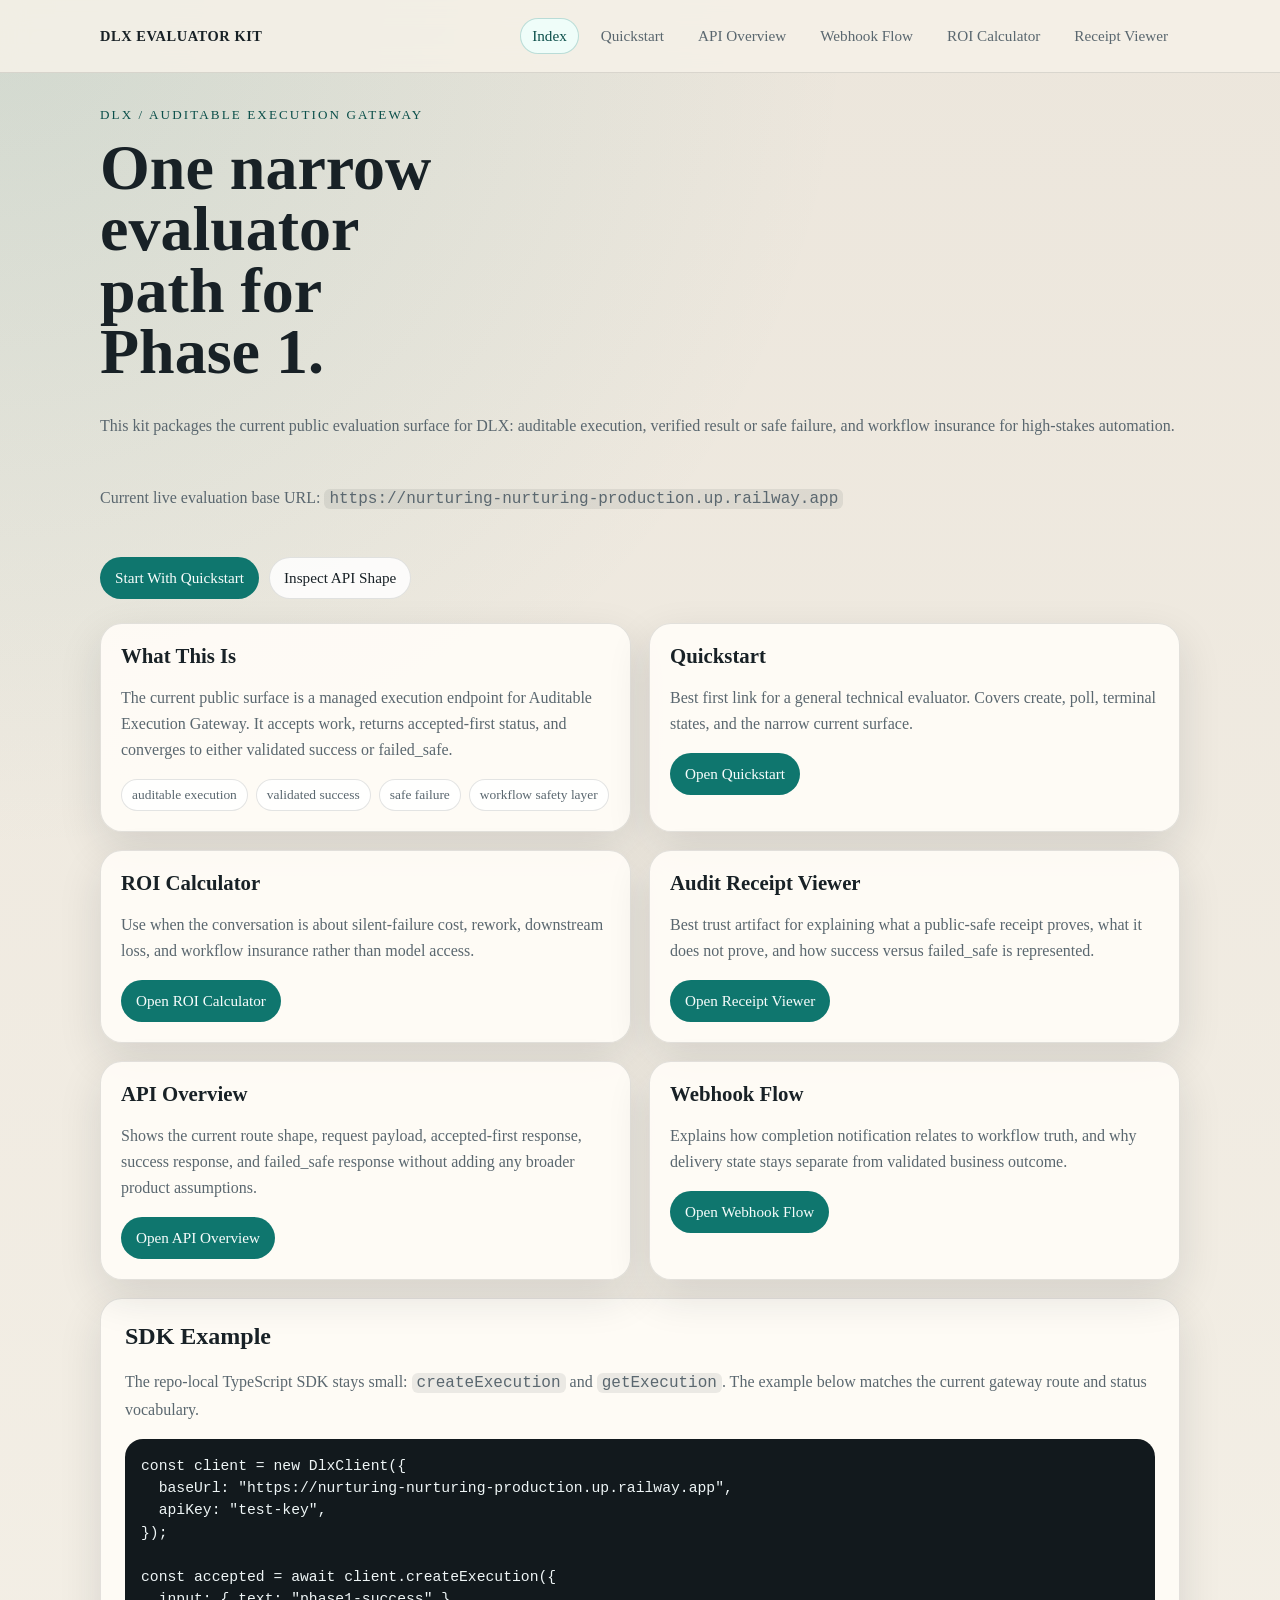
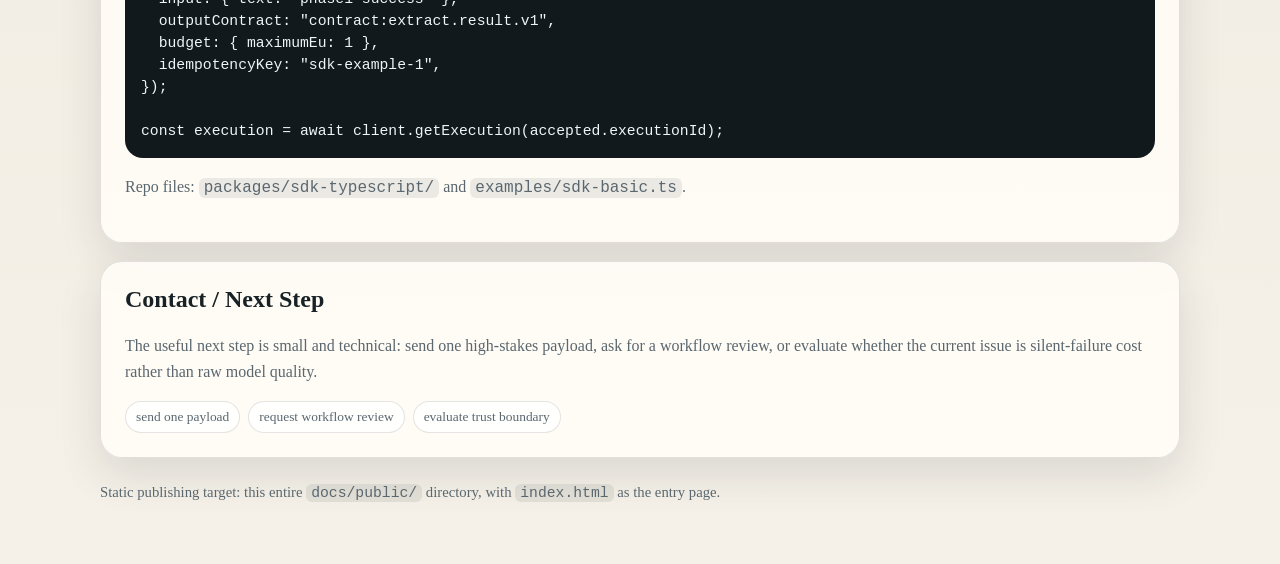
==== index.html @ 57ec2c2d "Add public evaluator kit" ====
<!doctype html>
<html lang="en">
  <head>
    <meta charset="utf-8" />
    <meta name="viewport" content="width=device-width, initial-scale=1" />
    <title>DLX Phase 1 Evaluator Kit</title>
    <link rel="stylesheet" href="./kit.css" />
  </head>
  <body class="kit-page">
    <header class="kit-header">
      <div class="kit-header-inner">
        <a class="kit-brand" href="./index.html">DLX Evaluator Kit</a>
        <nav class="kit-nav" aria-label="Evaluator kit">
          <a href="./index.html" aria-current="page">Index</a>
          <a href="./quickstart.html">Quickstart</a>
          <a href="./api-overview.html">API Overview</a>
          <a href="./webhook-flow.html">Webhook Flow</a>
          <a href="./roi-calculator.html">ROI Calculator</a>
          <a href="./receipt-viewer.html">Receipt Viewer</a>
        </nav>
      </div>
    </header>

    <main class="kit-main">
      <section class="kit-hero">
        <p class="kit-eyebrow">DLX / Auditable Execution Gateway</p>
        <h1>One narrow evaluator path for Phase 1.</h1>
        <p class="kit-lede">
          This kit packages the current public evaluation surface for DLX: auditable execution,
          verified result or safe failure, and workflow insurance for high-stakes automation.
        </p>
        <p class="kit-copy">
          Current live evaluation base URL:
          <span class="kit-inline-code">https://nurturing-nurturing-production.up.railway.app</span>
        </p>
        <div class="kit-actions">
          <a class="kit-button" href="./quickstart.html">Start With Quickstart</a>
          <a class="kit-button secondary" href="./api-overview.html">Inspect API Shape</a>
        </div>
      </section>

      <section class="kit-grid">
        <article class="kit-card" id="what-this-is">
          <h2>What This Is</h2>
          <p>
            The current public surface is a managed execution endpoint for Auditable Execution
            Gateway. It accepts work, returns accepted-first status, and converges to either
            validated success or failed_safe.
          </p>
          <div class="kit-pill-row">
            <span class="kit-pill">auditable execution</span>
            <span class="kit-pill">validated success</span>
            <span class="kit-pill">safe failure</span>
            <span class="kit-pill">workflow safety layer</span>
          </div>
        </article>

        <article class="kit-card" id="quickstart">
          <h2>Quickstart</h2>
          <p>
            Best first link for a general technical evaluator. Covers create, poll, terminal
            states, and the narrow current surface.
          </p>
          <div class="kit-actions">
            <a class="kit-button" href="./quickstart.html">Open Quickstart</a>
          </div>
        </article>

        <article class="kit-card" id="roi-calculator">
          <h2>ROI Calculator</h2>
          <p>
            Use when the conversation is about silent-failure cost, rework, downstream loss, and
            workflow insurance rather than model access.
          </p>
          <div class="kit-actions">
            <a class="kit-button" href="./roi-calculator.html">Open ROI Calculator</a>
          </div>
        </article>

        <article class="kit-card" id="receipt-viewer">
          <h2>Audit Receipt Viewer</h2>
          <p>
            Best trust artifact for explaining what a public-safe receipt proves, what it does not
            prove, and how success versus failed_safe is represented.
          </p>
          <div class="kit-actions">
            <a class="kit-button" href="./receipt-viewer.html">Open Receipt Viewer</a>
          </div>
        </article>

        <article class="kit-card" id="api-overview">
          <h2>API Overview</h2>
          <p>
            Shows the current route shape, request payload, accepted-first response, success
            response, and failed_safe response without adding any broader product assumptions.
          </p>
          <div class="kit-actions">
            <a class="kit-button" href="./api-overview.html">Open API Overview</a>
          </div>
        </article>

        <article class="kit-card" id="webhook-flow">
          <h2>Webhook Flow</h2>
          <p>
            Explains how completion notification relates to workflow truth, and why delivery state
            stays separate from validated business outcome.
          </p>
          <div class="kit-actions">
            <a class="kit-button" href="./webhook-flow.html">Open Webhook Flow</a>
          </div>
        </article>
      </section>

      <section class="kit-section" id="sdk-example">
        <h2>SDK Example</h2>
        <p class="kit-copy">
          The repo-local TypeScript SDK stays small: <span class="kit-inline-code">createExecution</span>
          and <span class="kit-inline-code">getExecution</span>. The example below matches the
          current gateway route and status vocabulary.
        </p>
        <pre class="kit-code">const client = new DlxClient({
  baseUrl: "https://nurturing-nurturing-production.up.railway.app",
  apiKey: "test-key",
});

const accepted = await client.createExecution({
  input: { text: "phase1-success" },
  outputContract: "contract:extract.result.v1",
  budget: { maximumEu: 1 },
  idempotencyKey: "sdk-example-1",
});

const execution = await client.getExecution(accepted.executionId);</pre>
        <p class="kit-copy">
          Repo files: <span class="kit-inline-code">packages/sdk-typescript/</span> and
          <span class="kit-inline-code">examples/sdk-basic.ts</span>.
        </p>
      </section>

      <section class="kit-section" id="next-step">
        <h2>Contact / Next Step</h2>
        <p class="kit-copy">
          The useful next step is small and technical: send one high-stakes payload, ask for a
          workflow review, or evaluate whether the current issue is silent-failure cost rather than
          raw model quality.
        </p>
        <div class="kit-pill-row">
          <span class="kit-pill">send one payload</span>
          <span class="kit-pill">request workflow review</span>
          <span class="kit-pill">evaluate trust boundary</span>
        </div>
      </section>

      <p class="kit-footer">
        Static publishing target: this entire <span class="kit-inline-code">docs/public/</span>
        directory, with <span class="kit-inline-code">index.html</span> as the entry page.
      </p>
    </main>
  </body>
</html>
---- kit.css ----
:root {
  --kit-bg: #f5f1e8;
  --kit-panel: rgba(255, 252, 247, 0.92);
  --kit-ink: #182126;
  --kit-muted: #5a676f;
  --kit-line: rgba(24, 33, 38, 0.12);
  --kit-accent: #0f766e;
  --kit-accent-strong: #0b4f4a;
  --kit-shadow: 0 16px 44px rgba(24, 33, 38, 0.12);
}

* {
  box-sizing: border-box;
}

body.kit-page {
  margin: 0;
  color: var(--kit-ink);
  background:
    radial-gradient(circle at top left, rgba(15, 118, 110, 0.12), transparent 34%),
    linear-gradient(180deg, #ece6dc 0%, var(--kit-bg) 100%);
  font-family: Georgia, "Times New Roman", serif;
}

.kit-header {
  position: sticky;
  top: 0;
  z-index: 10;
  backdrop-filter: blur(12px);
  background: rgba(245, 241, 232, 0.88);
  border-bottom: 1px solid var(--kit-line);
}

.kit-header-inner,
.kit-main {
  max-width: 1120px;
  margin: 0 auto;
  padding: 0 20px;
}

.kit-header-inner {
  display: flex;
  align-items: center;
  justify-content: space-between;
  gap: 16px;
  min-height: 72px;
}

.kit-brand {
  color: var(--kit-ink);
  text-decoration: none;
  font-weight: 700;
  letter-spacing: 0.04em;
  text-transform: uppercase;
  font-size: 0.9rem;
}

.kit-nav {
  display: flex;
  flex-wrap: wrap;
  gap: 10px;
}

.kit-nav a {
  color: var(--kit-muted);
  text-decoration: none;
  padding: 8px 11px;
  border-radius: 999px;
  border: 1px solid transparent;
  font-size: 0.95rem;
}

.kit-nav a:hover,
.kit-nav a[aria-current="page"] {
  color: var(--kit-accent-strong);
  border-color: rgba(15, 118, 110, 0.24);
  background: rgba(240, 255, 252, 0.88);
}

.kit-main {
  padding-top: 34px;
  padding-bottom: 48px;
}

.kit-hero {
  display: grid;
  gap: 14px;
  margin-bottom: 24px;
}

.kit-eyebrow {
  margin: 0;
  color: var(--kit-accent-strong);
  text-transform: uppercase;
  letter-spacing: 0.16em;
  font-size: 0.82rem;
}

.kit-hero h1 {
  margin: 0;
  font-size: clamp(2.5rem, 5vw, 4.2rem);
  line-height: 0.96;
  max-width: 12ch;
}

.kit-lede,
.kit-copy,
.kit-card p,
.kit-list li {
  color: var(--kit-muted);
  line-height: 1.62;
}

.kit-grid {
  display: grid;
  grid-template-columns: repeat(2, minmax(0, 1fr));
  gap: 18px;
}

.kit-card,
.kit-section {
  background: var(--kit-panel);
  border: 1px solid var(--kit-line);
  border-radius: 22px;
  box-shadow: var(--kit-shadow);
}

.kit-card {
  padding: 20px;
}

.kit-card h2,
.kit-card h3,
.kit-section h2 {
  margin-top: 0;
}

.kit-card h2,
.kit-card h3 {
  font-size: 1.3rem;
}

.kit-section {
  padding: 24px;
  margin-top: 18px;
}

.kit-actions {
  display: flex;
  flex-wrap: wrap;
  gap: 10px;
  margin-top: 14px;
}

.kit-button {
  display: inline-block;
  padding: 11px 14px;
  border-radius: 999px;
  background: var(--kit-accent);
  color: #f8fdfc;
  text-decoration: none;
  border: 1px solid rgba(15, 118, 110, 0.25);
  font-size: 0.95rem;
}

.kit-button.secondary {
  background: rgba(255, 255, 255, 0.84);
  color: var(--kit-ink);
  border-color: var(--kit-line);
}

.kit-pill-row {
  display: flex;
  flex-wrap: wrap;
  gap: 8px;
  margin: 10px 0 0;
}

.kit-pill {
  display: inline-block;
  padding: 7px 10px;
  border-radius: 999px;
  background: rgba(255, 255, 255, 0.88);
  border: 1px solid var(--kit-line);
  color: var(--kit-muted);
  font-size: 0.84rem;
}

.kit-list {
  margin: 0;
  padding-left: 18px;
}

.kit-code {
  margin: 12px 0 0;
  overflow: auto;
  padding: 16px;
  border-radius: 18px;
  background: #12191d;
  color: #eef5f6;
  font-family: "Courier New", Courier, monospace;
  line-height: 1.5;
  font-size: 0.92rem;
}

.kit-inline-code {
  font-family: "Courier New", Courier, monospace;
  background: rgba(18, 25, 29, 0.08);
  border-radius: 6px;
  padding: 1px 5px;
}

.kit-footer {
  margin-top: 26px;
  color: var(--kit-muted);
  font-size: 0.92rem;
}

@media (max-width: 900px) {
  .kit-header-inner,
  .kit-grid {
    grid-template-columns: 1fr;
  }

  .kit-header-inner {
    display: grid;
    padding-top: 12px;
    padding-bottom: 12px;
  }

  .kit-nav {
    gap: 8px;
  }
}
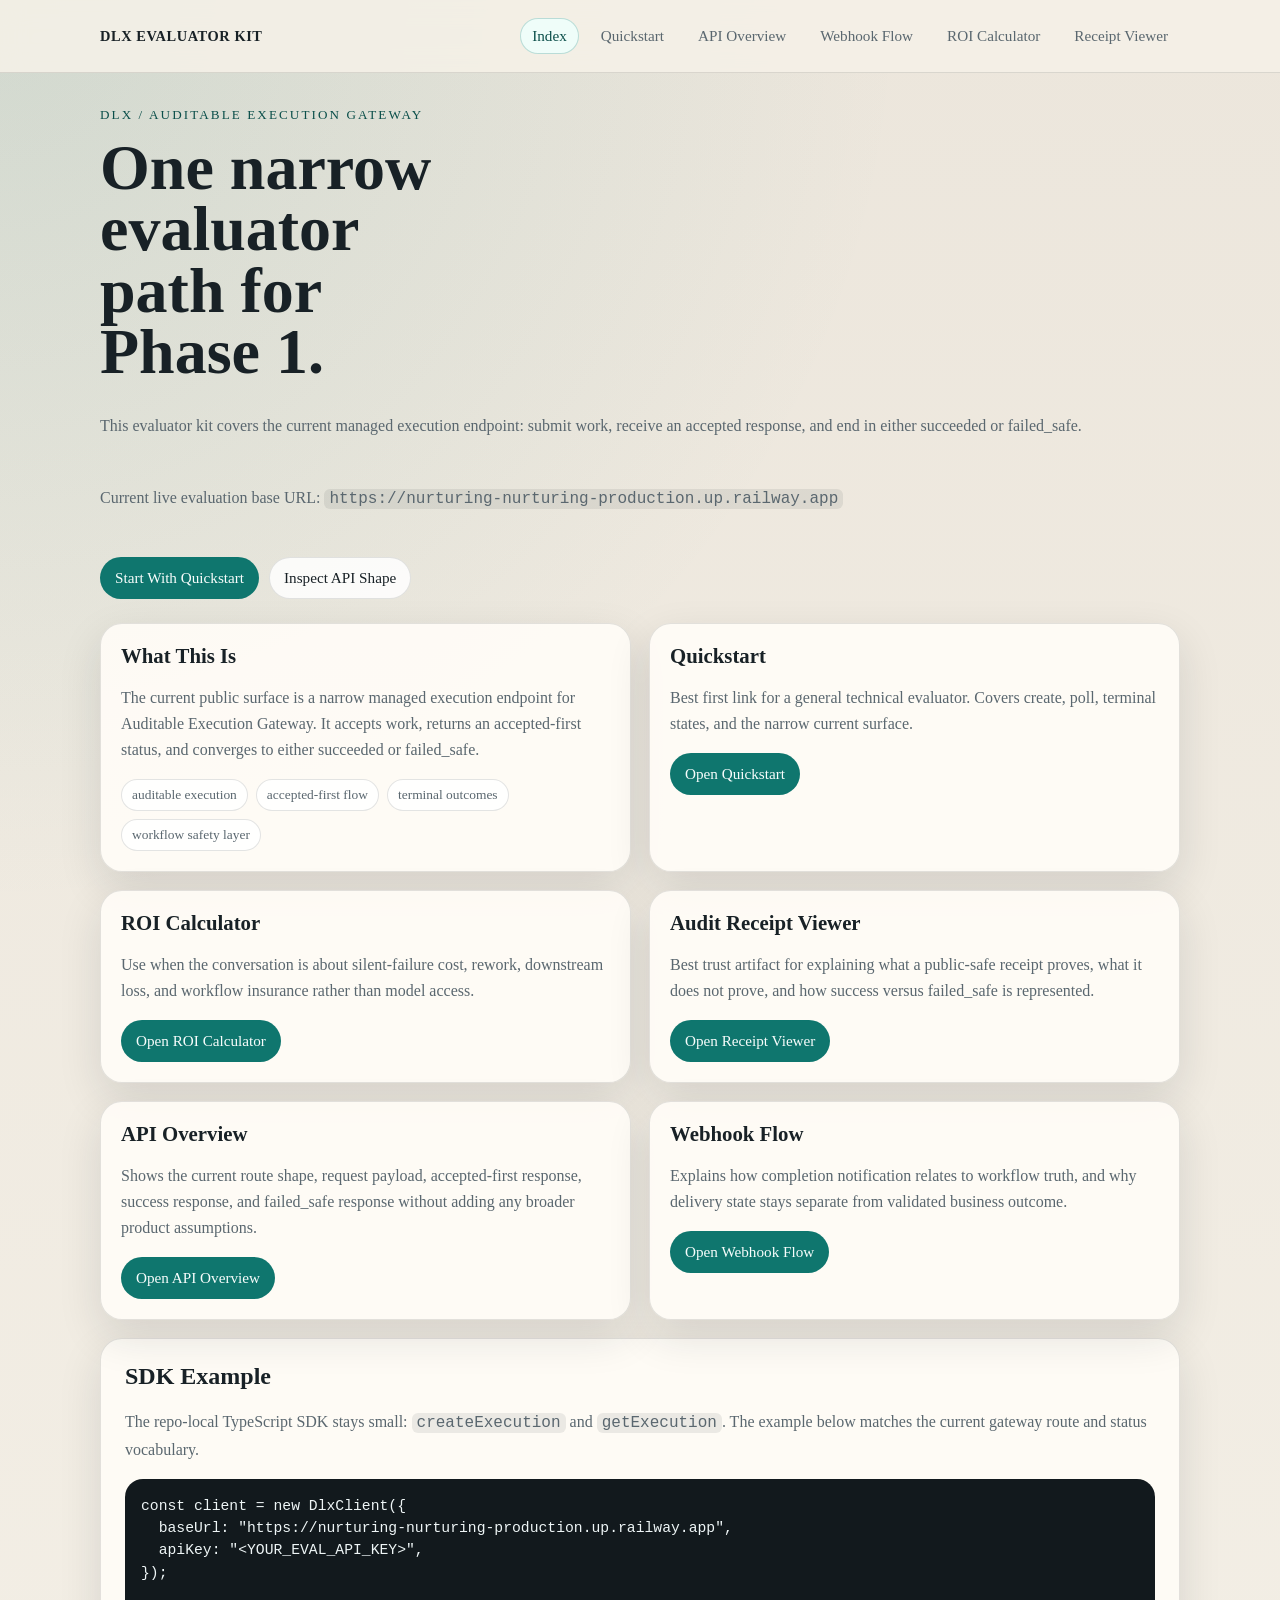
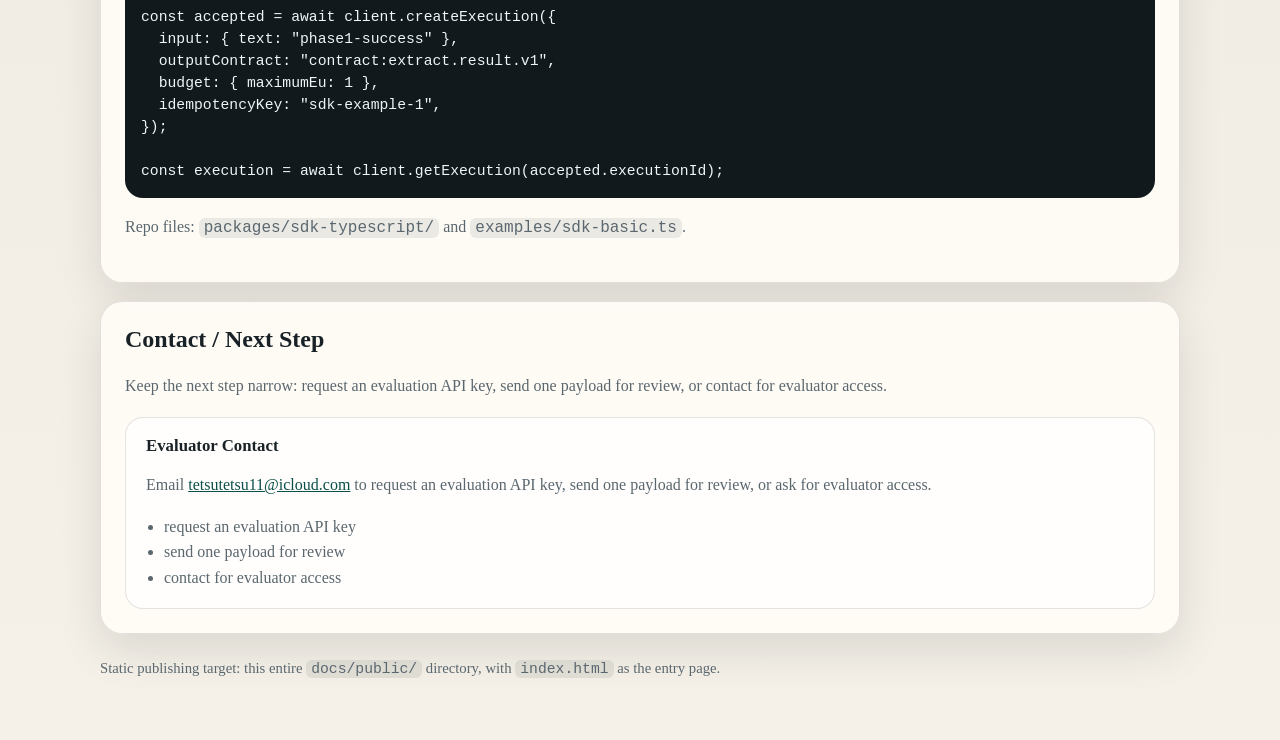
==== commit edc4d5d5: "Polish evaluator kit CTA and clarity" ====
--- a/index.html
+++ b/index.html
@@ -26,8 +26,8 @@
         <p class="kit-eyebrow">DLX / Auditable Execution Gateway</p>
         <h1>One narrow evaluator path for Phase 1.</h1>
         <p class="kit-lede">
-          This kit packages the current public evaluation surface for DLX: auditable execution,
-          verified result or safe failure, and workflow insurance for high-stakes automation.
+          This evaluator kit covers the current managed execution endpoint: submit work, receive an
+          accepted response, and end in either succeeded or failed_safe.
         </p>
         <p class="kit-copy">
           Current live evaluation base URL:
@@ -43,14 +43,14 @@
         <article class="kit-card" id="what-this-is">
           <h2>What This Is</h2>
           <p>
-            The current public surface is a managed execution endpoint for Auditable Execution
-            Gateway. It accepts work, returns accepted-first status, and converges to either
-            validated success or failed_safe.
+            The current public surface is a narrow managed execution endpoint for Auditable
+            Execution Gateway. It accepts work, returns an accepted-first status, and converges to
+            either succeeded or failed_safe.
           </p>
           <div class="kit-pill-row">
             <span class="kit-pill">auditable execution</span>
-            <span class="kit-pill">validated success</span>
-            <span class="kit-pill">safe failure</span>
+            <span class="kit-pill">accepted-first flow</span>
+            <span class="kit-pill">terminal outcomes</span>
             <span class="kit-pill">workflow safety layer</span>
           </div>
         </article>
@@ -120,7 +120,7 @@
         </p>
         <pre class="kit-code">const client = new DlxClient({
   baseUrl: "https://nurturing-nurturing-production.up.railway.app",
-  apiKey: "test-key",
+  apiKey: "&lt;YOUR_EVAL_API_KEY&gt;",
 });
 
 const accepted = await client.createExecution({
@@ -140,14 +140,20 @@
       <section class="kit-section" id="next-step">
         <h2>Contact / Next Step</h2>
         <p class="kit-copy">
-          The useful next step is small and technical: send one high-stakes payload, ask for a
-          workflow review, or evaluate whether the current issue is silent-failure cost rather than
-          raw model quality.
+          Keep the next step narrow: request an evaluation API key, send one payload for review, or
+          contact for evaluator access.
         </p>
-        <div class="kit-pill-row">
-          <span class="kit-pill">send one payload</span>
-          <span class="kit-pill">request workflow review</span>
-          <span class="kit-pill">evaluate trust boundary</span>
+        <div class="kit-cta">
+          <h3>Evaluator Contact</h3>
+          <p>
+            Email <a href="mailto:tetsutetsu11@icloud.com">tetsutetsu11@icloud.com</a> to request
+            an evaluation API key, send one payload for review, or ask for evaluator access.
+          </p>
+          <ul class="kit-list">
+            <li>request an evaluation API key</li>
+            <li>send one payload for review</li>
+            <li>contact for evaluator access</li>
+          </ul>
         </div>
       </section>
 
--- a/kit.css
+++ b/kit.css
@@ -143,6 +143,44 @@
 .kit-section {
   padding: 24px;
   margin-top: 18px;
+}
+
+.kit-notice,
+.kit-cta {
+  border-radius: 18px;
+  border: 1px solid var(--kit-line);
+  background: rgba(255, 255, 255, 0.72);
+}
+
+.kit-notice {
+  margin-top: 14px;
+  padding: 14px 16px;
+}
+
+.kit-notice p,
+.kit-cta p,
+.kit-cta li {
+  color: var(--kit-muted);
+  line-height: 1.6;
+}
+
+.kit-cta {
+  margin-top: 18px;
+  padding: 18px 20px;
+}
+
+.kit-cta h3 {
+  margin: 0 0 8px;
+  font-size: 1.05rem;
+}
+
+.kit-cta ul {
+  margin: 10px 0 0;
+  padding-left: 18px;
+}
+
+.kit-cta a {
+  color: var(--kit-accent-strong);
 }
 
 .kit-actions {
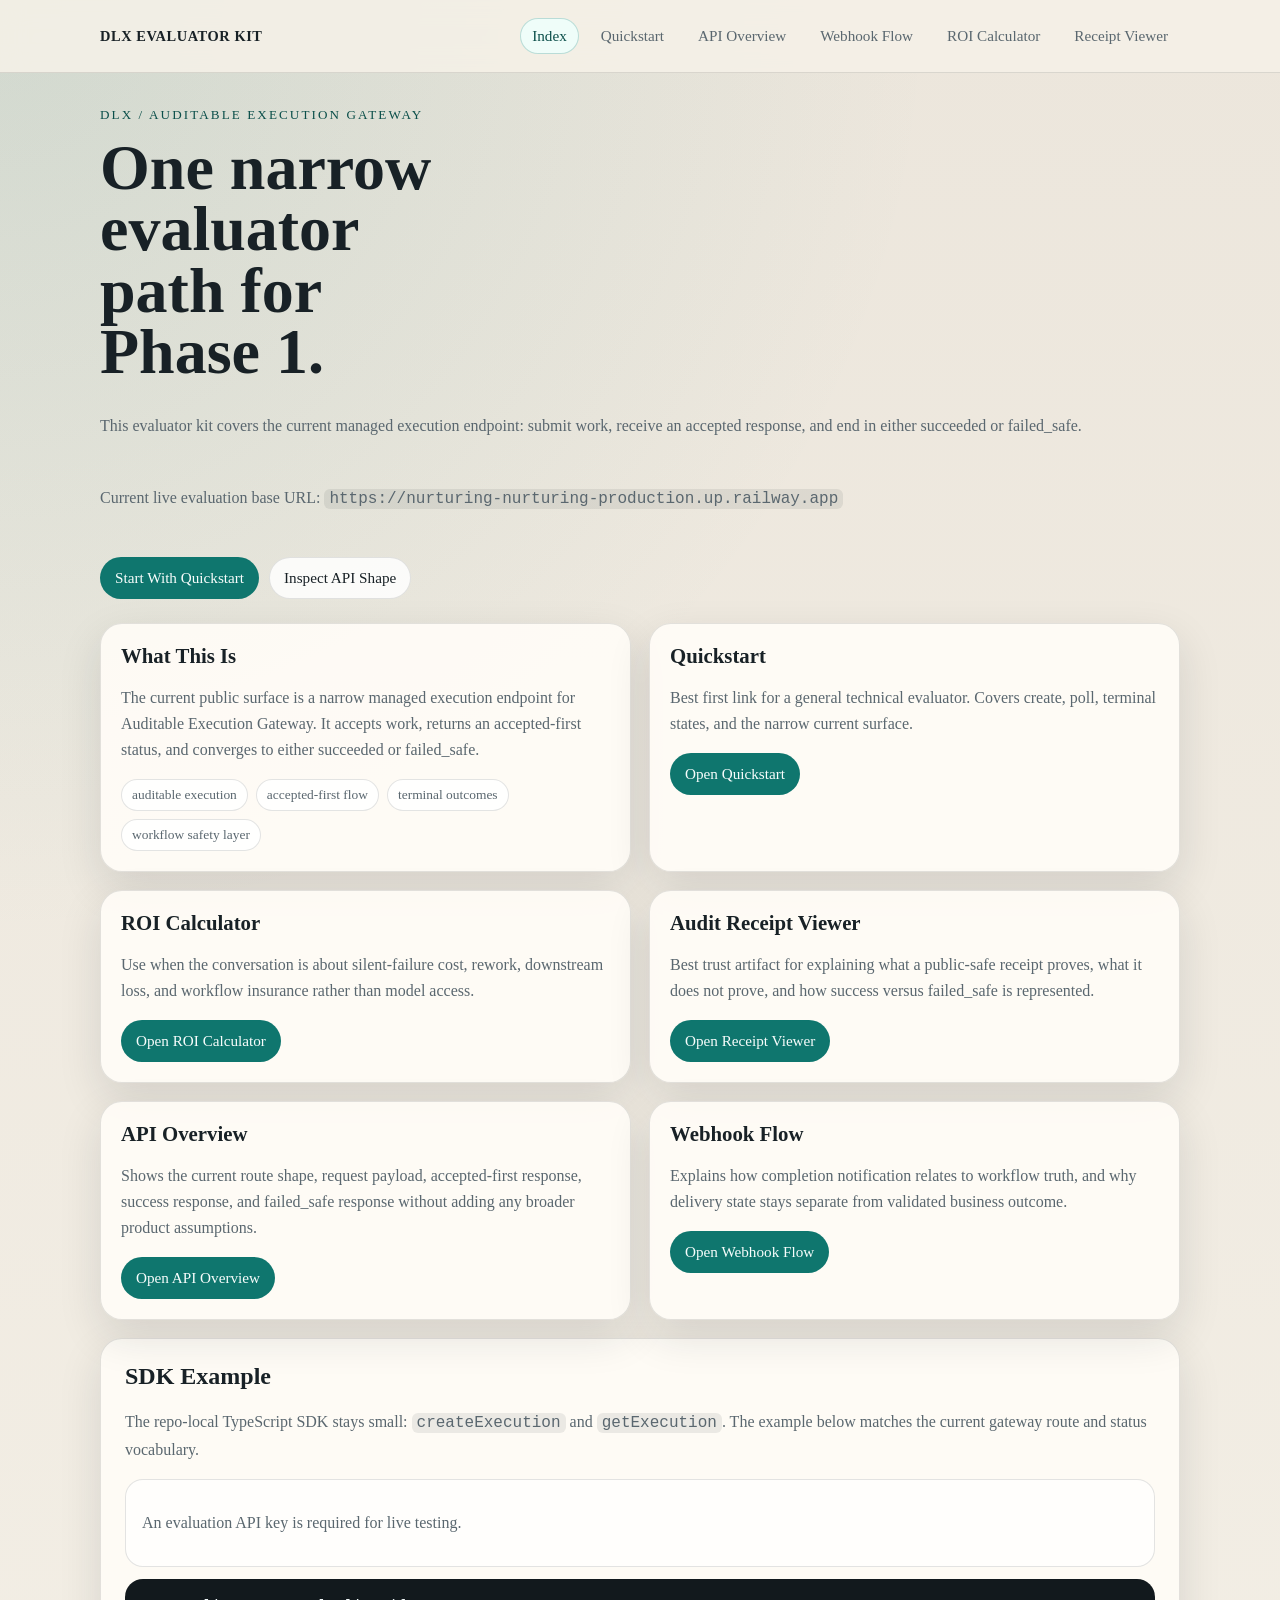
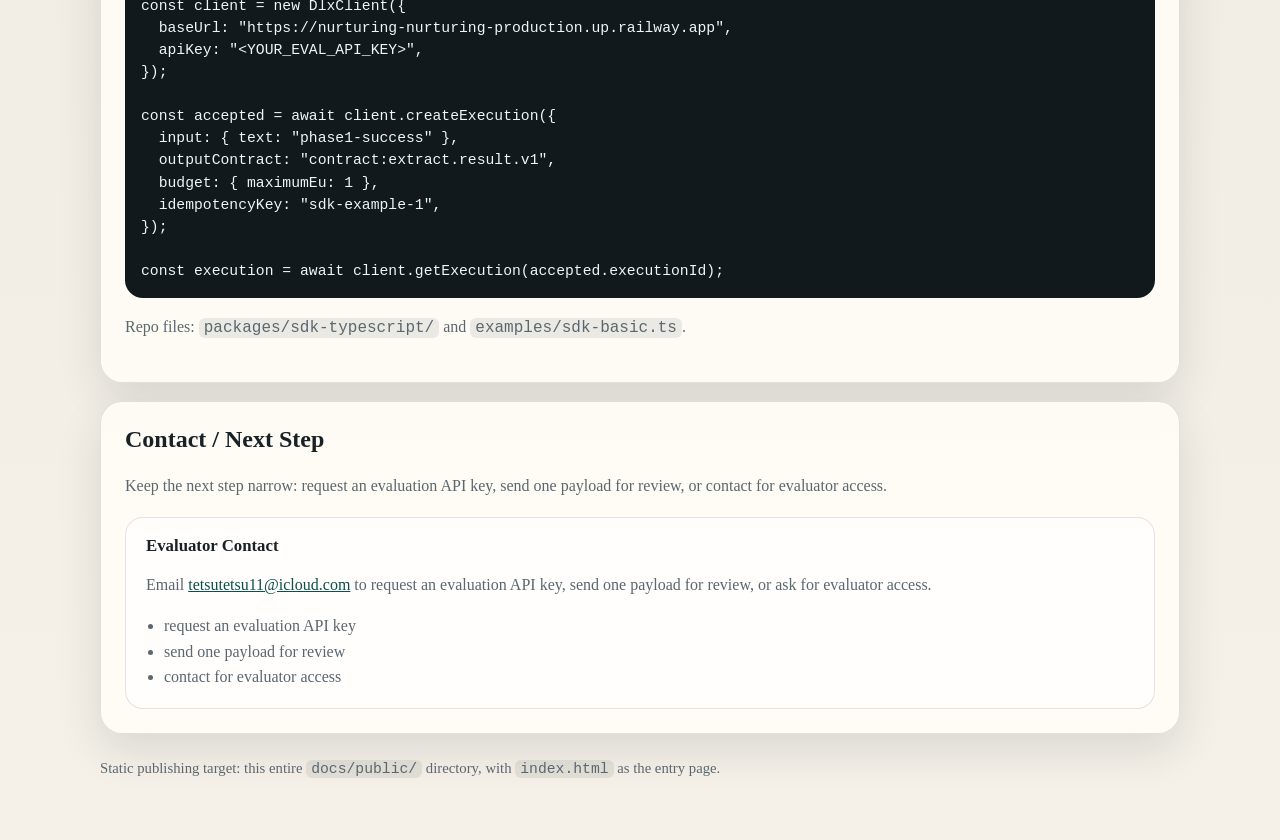
==== commit 5ae12d1a: "Polish evaluator kit CTA and API key messaging" ====
--- a/index.html
+++ b/index.html
@@ -118,6 +118,9 @@
           and <span class="kit-inline-code">getExecution</span>. The example below matches the
           current gateway route and status vocabulary.
         </p>
+        <div class="kit-notice">
+          <p>An evaluation API key is required for live testing.</p>
+        </div>
         <pre class="kit-code">const client = new DlxClient({
   baseUrl: "https://nurturing-nurturing-production.up.railway.app",
   apiKey: "&lt;YOUR_EVAL_API_KEY&gt;",
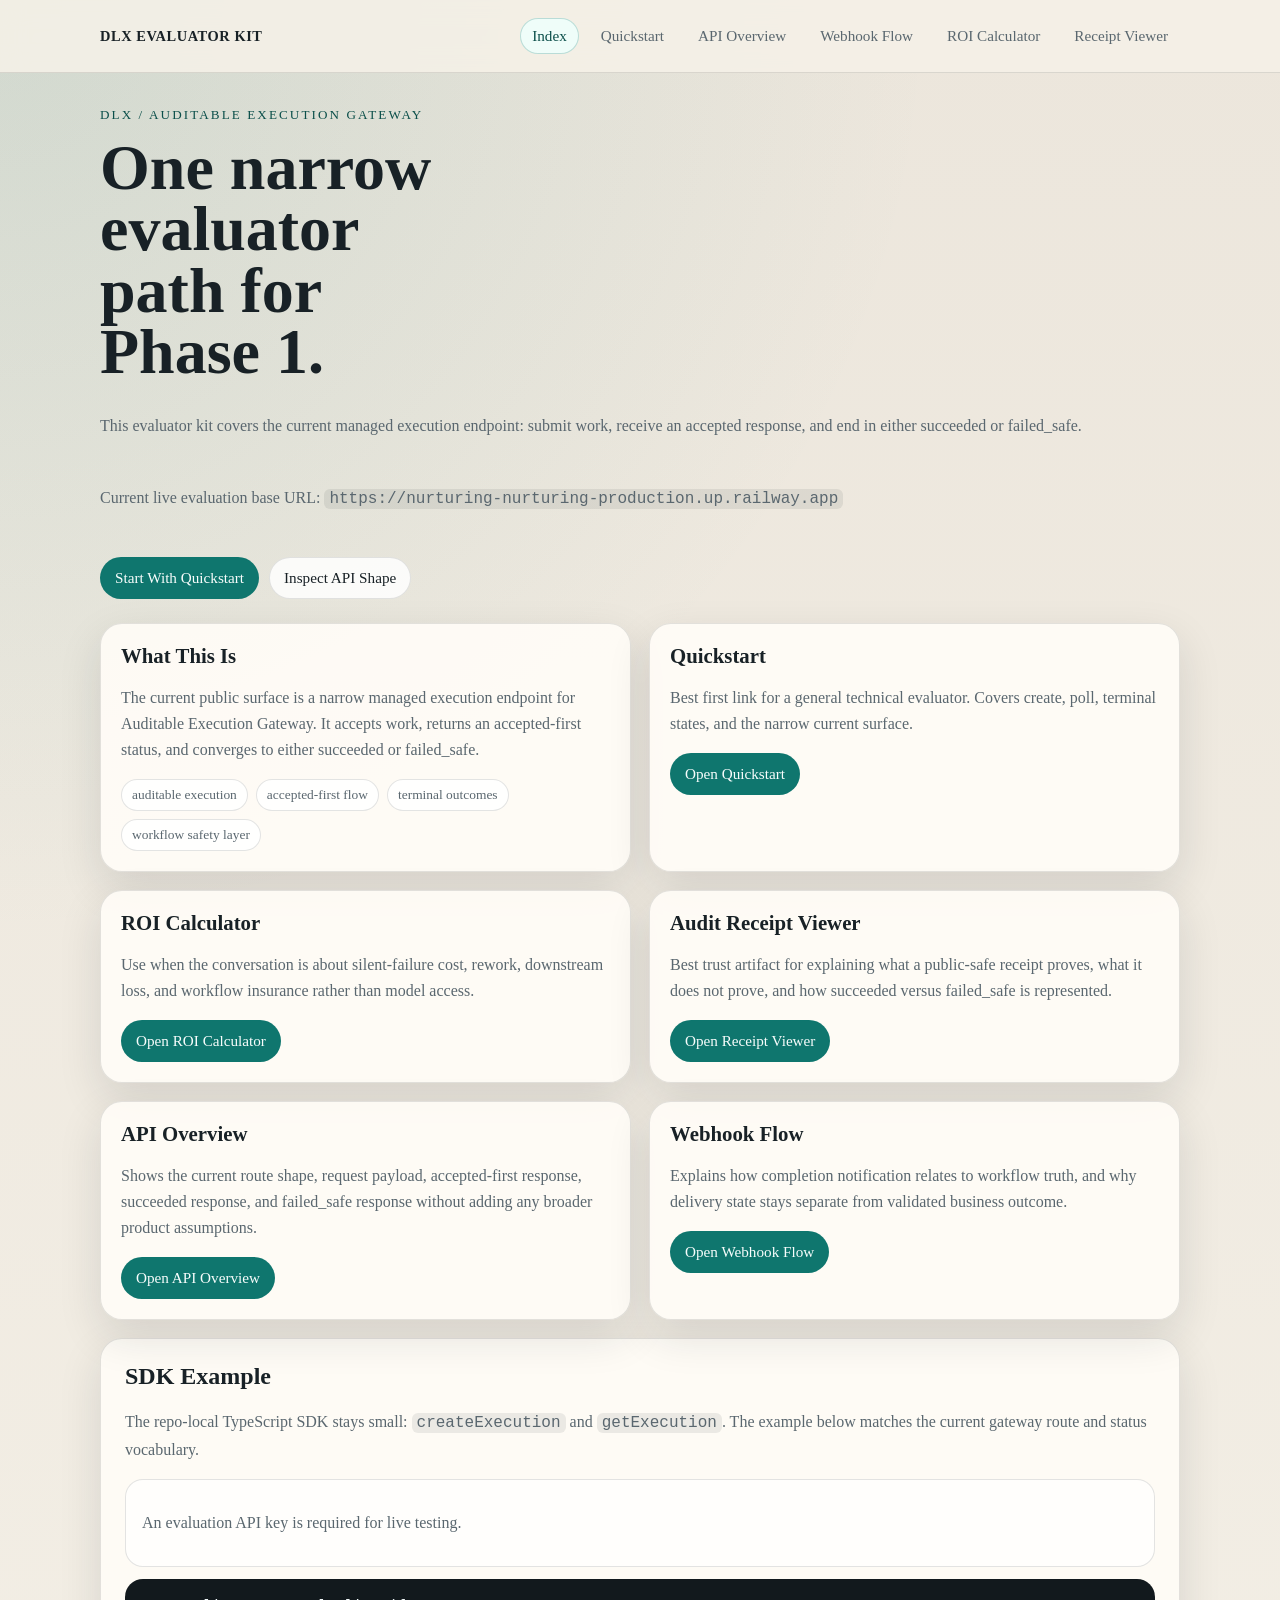
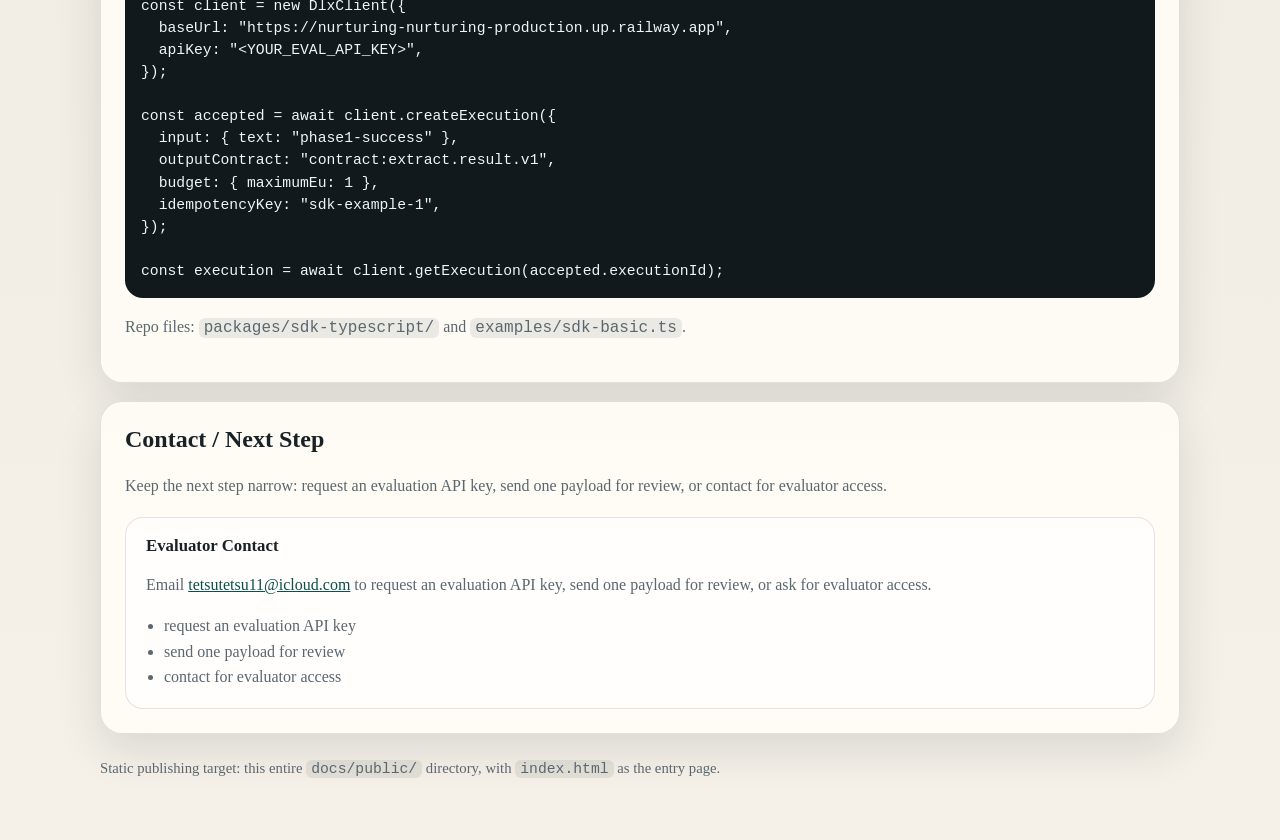
==== commit c0e0e195: "Polish evaluator kit CTA and API key messaging" ====
--- a/index.html
+++ b/index.html
@@ -81,7 +81,7 @@
           <h2>Audit Receipt Viewer</h2>
           <p>
             Best trust artifact for explaining what a public-safe receipt proves, what it does not
-            prove, and how success versus failed_safe is represented.
+            prove, and how succeeded versus failed_safe is represented.
           </p>
           <div class="kit-actions">
             <a class="kit-button" href="./receipt-viewer.html">Open Receipt Viewer</a>
@@ -91,7 +91,7 @@
         <article class="kit-card" id="api-overview">
           <h2>API Overview</h2>
           <p>
-            Shows the current route shape, request payload, accepted-first response, success
+            Shows the current route shape, request payload, accepted-first response, succeeded
             response, and failed_safe response without adding any broader product assumptions.
           </p>
           <div class="kit-actions">
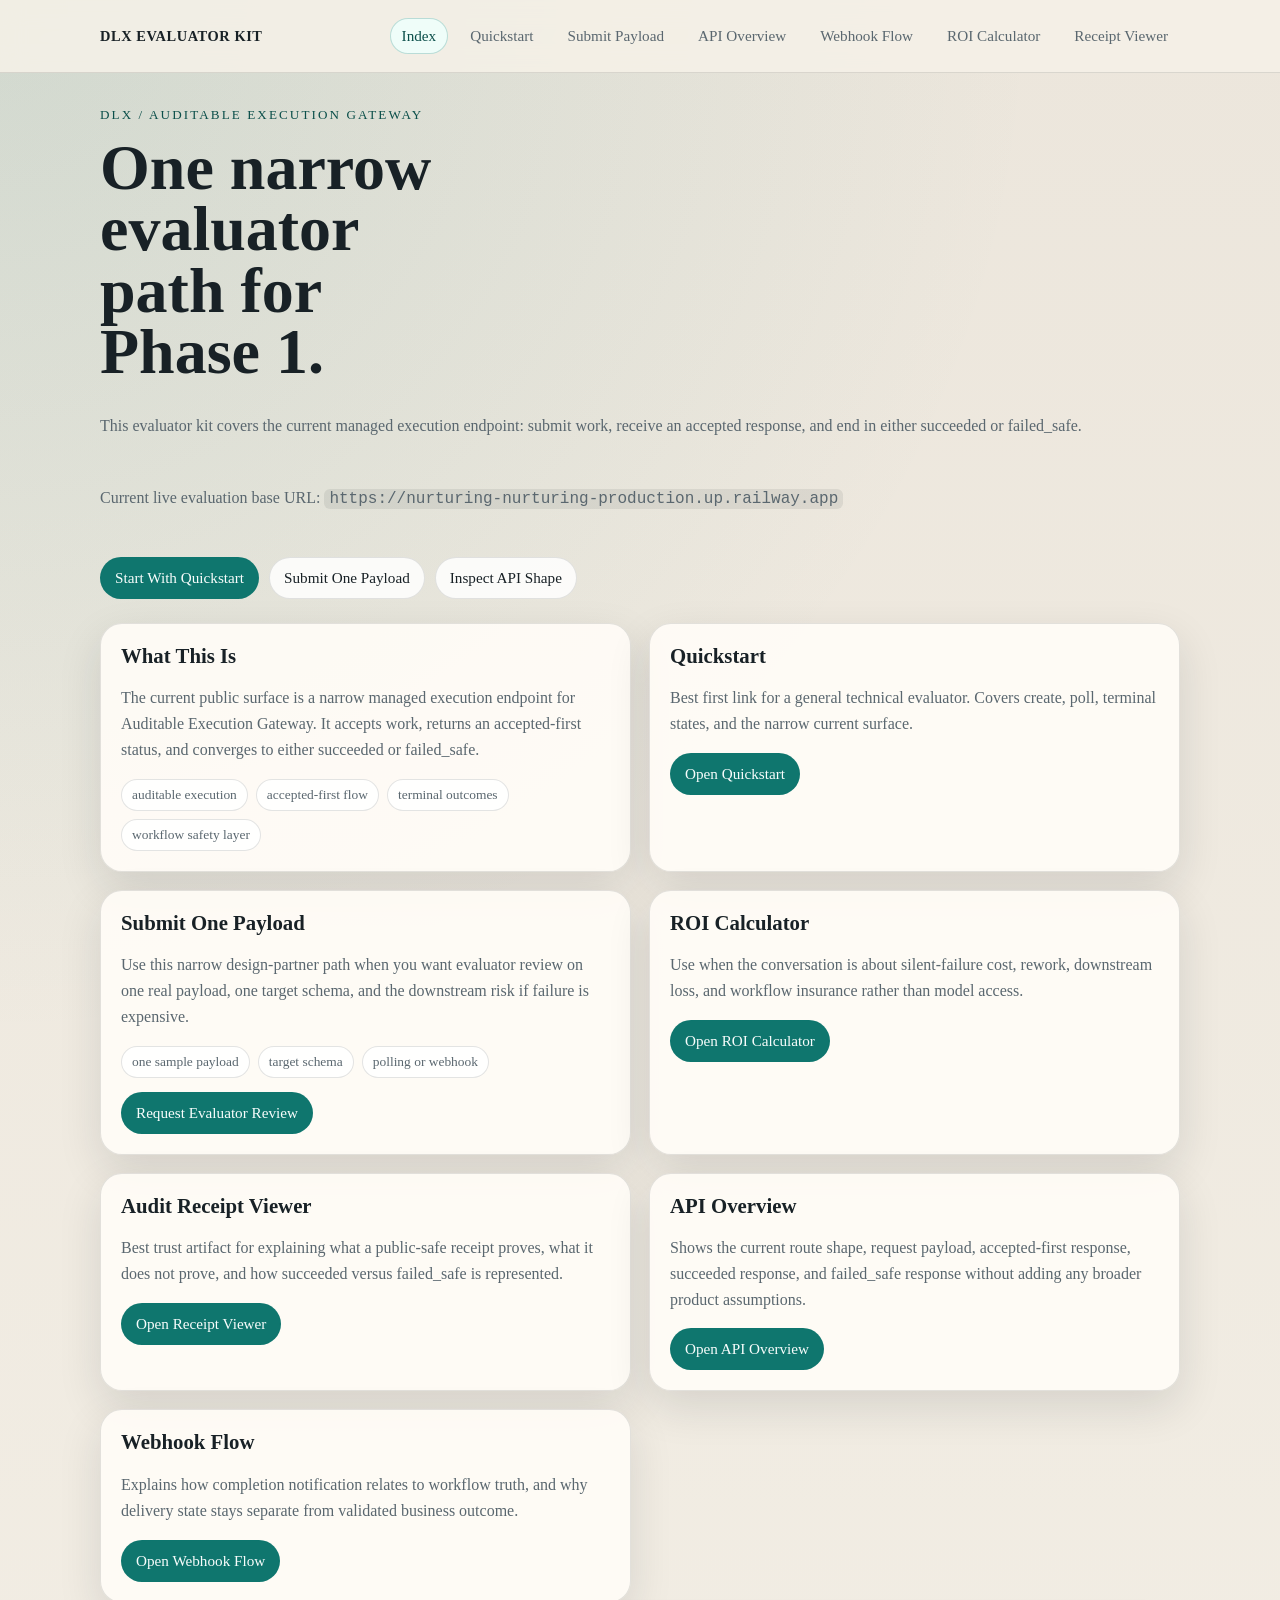
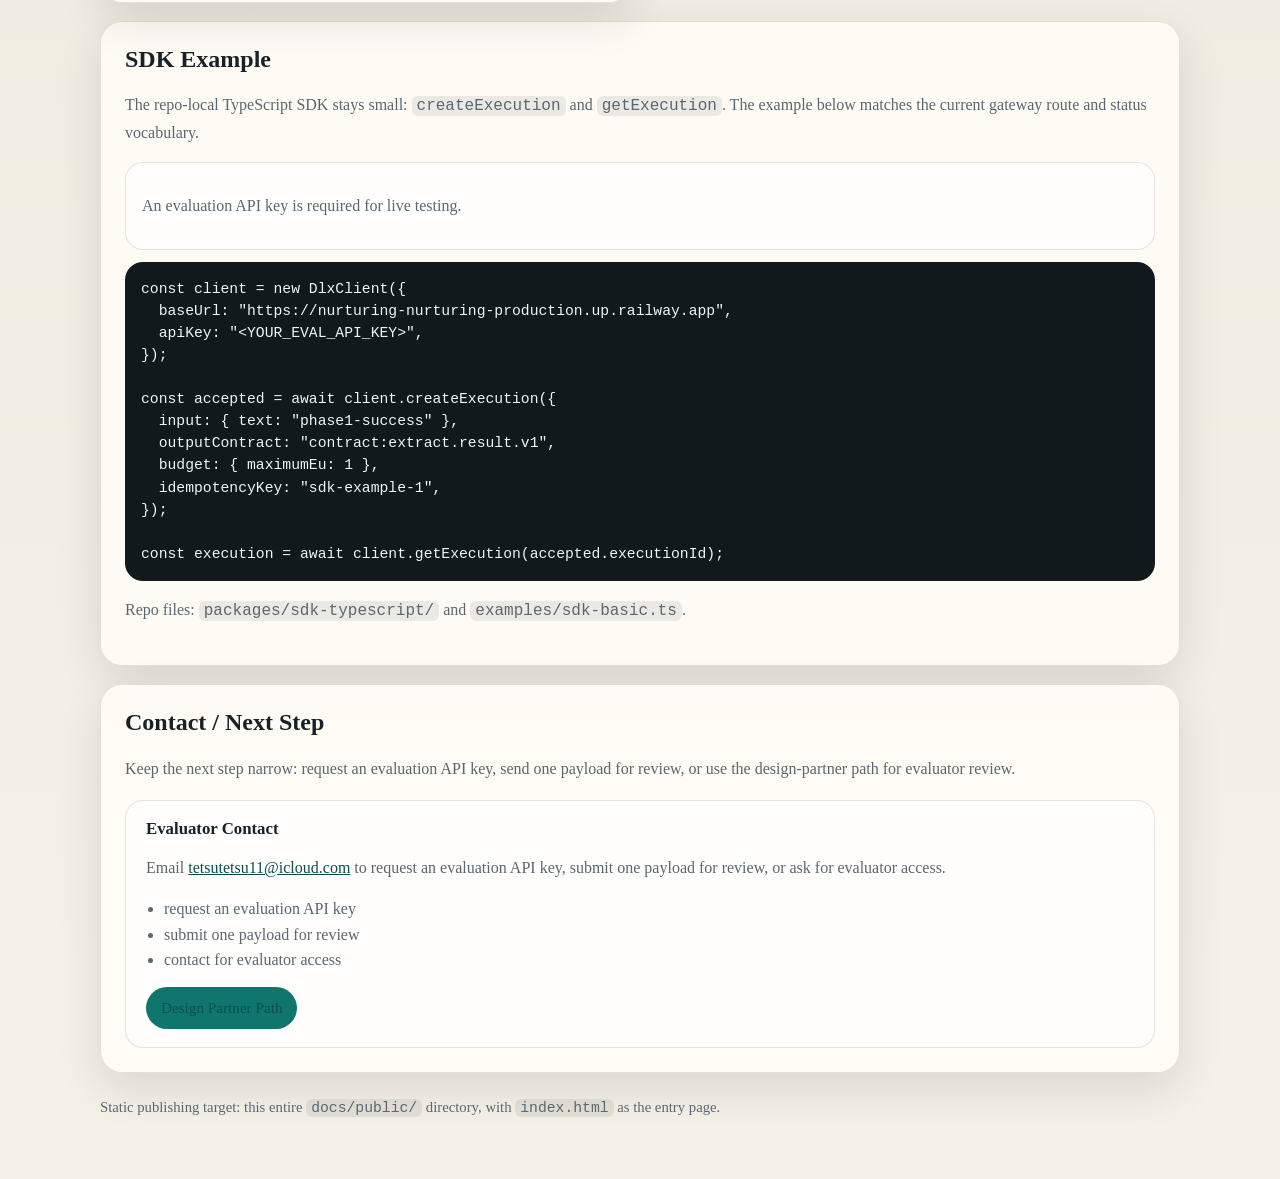
==== commit 5f9ba375: "Add design partner payload submission path" ====
--- a/index.html
+++ b/index.html
@@ -13,6 +13,7 @@
         <nav class="kit-nav" aria-label="Evaluator kit">
           <a href="./index.html" aria-current="page">Index</a>
           <a href="./quickstart.html">Quickstart</a>
+          <a href="./submit-payload.html">Submit Payload</a>
           <a href="./api-overview.html">API Overview</a>
           <a href="./webhook-flow.html">Webhook Flow</a>
           <a href="./roi-calculator.html">ROI Calculator</a>
@@ -35,6 +36,7 @@
         </p>
         <div class="kit-actions">
           <a class="kit-button" href="./quickstart.html">Start With Quickstart</a>
+          <a class="kit-button secondary" href="./submit-payload.html">Submit One Payload</a>
           <a class="kit-button secondary" href="./api-overview.html">Inspect API Shape</a>
         </div>
       </section>
@@ -63,6 +65,22 @@
           </p>
           <div class="kit-actions">
             <a class="kit-button" href="./quickstart.html">Open Quickstart</a>
+          </div>
+        </article>
+
+        <article class="kit-card" id="submit-payload">
+          <h2>Submit One Payload</h2>
+          <p>
+            Use this narrow design-partner path when you want evaluator review on one real payload,
+            one target schema, and the downstream risk if failure is expensive.
+          </p>
+          <div class="kit-pill-row">
+            <span class="kit-pill">one sample payload</span>
+            <span class="kit-pill">target schema</span>
+            <span class="kit-pill">polling or webhook</span>
+          </div>
+          <div class="kit-actions">
+            <a class="kit-button" href="./submit-payload.html">Request Evaluator Review</a>
           </div>
         </article>
 
@@ -144,19 +162,22 @@
         <h2>Contact / Next Step</h2>
         <p class="kit-copy">
           Keep the next step narrow: request an evaluation API key, send one payload for review, or
-          contact for evaluator access.
+          use the design-partner path for evaluator review.
         </p>
         <div class="kit-cta">
           <h3>Evaluator Contact</h3>
           <p>
             Email <a href="mailto:tetsutetsu11@icloud.com">tetsutetsu11@icloud.com</a> to request
-            an evaluation API key, send one payload for review, or ask for evaluator access.
+            an evaluation API key, submit one payload for review, or ask for evaluator access.
           </p>
           <ul class="kit-list">
             <li>request an evaluation API key</li>
-            <li>send one payload for review</li>
+            <li>submit one payload for review</li>
             <li>contact for evaluator access</li>
           </ul>
+          <div class="kit-actions">
+            <a class="kit-button" href="./submit-payload.html">Design Partner Path</a>
+          </div>
         </div>
       </section>
 
